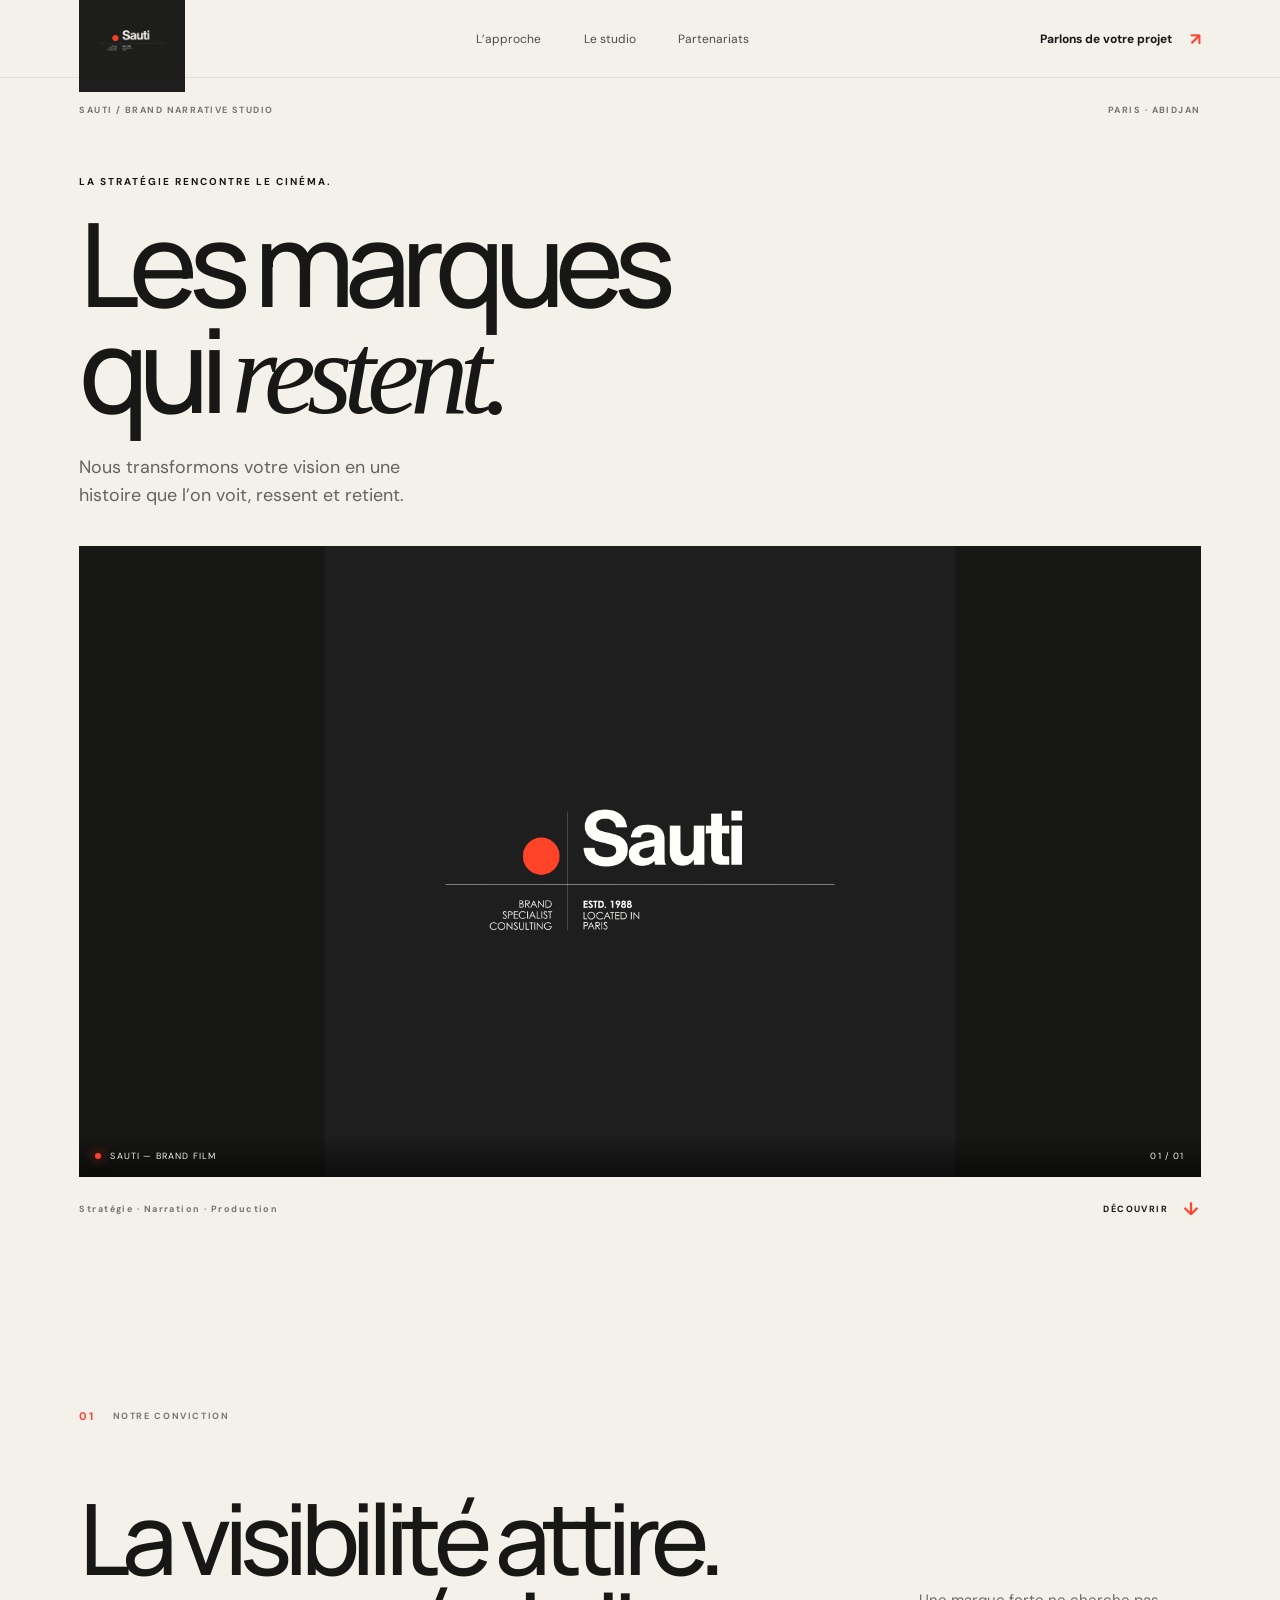
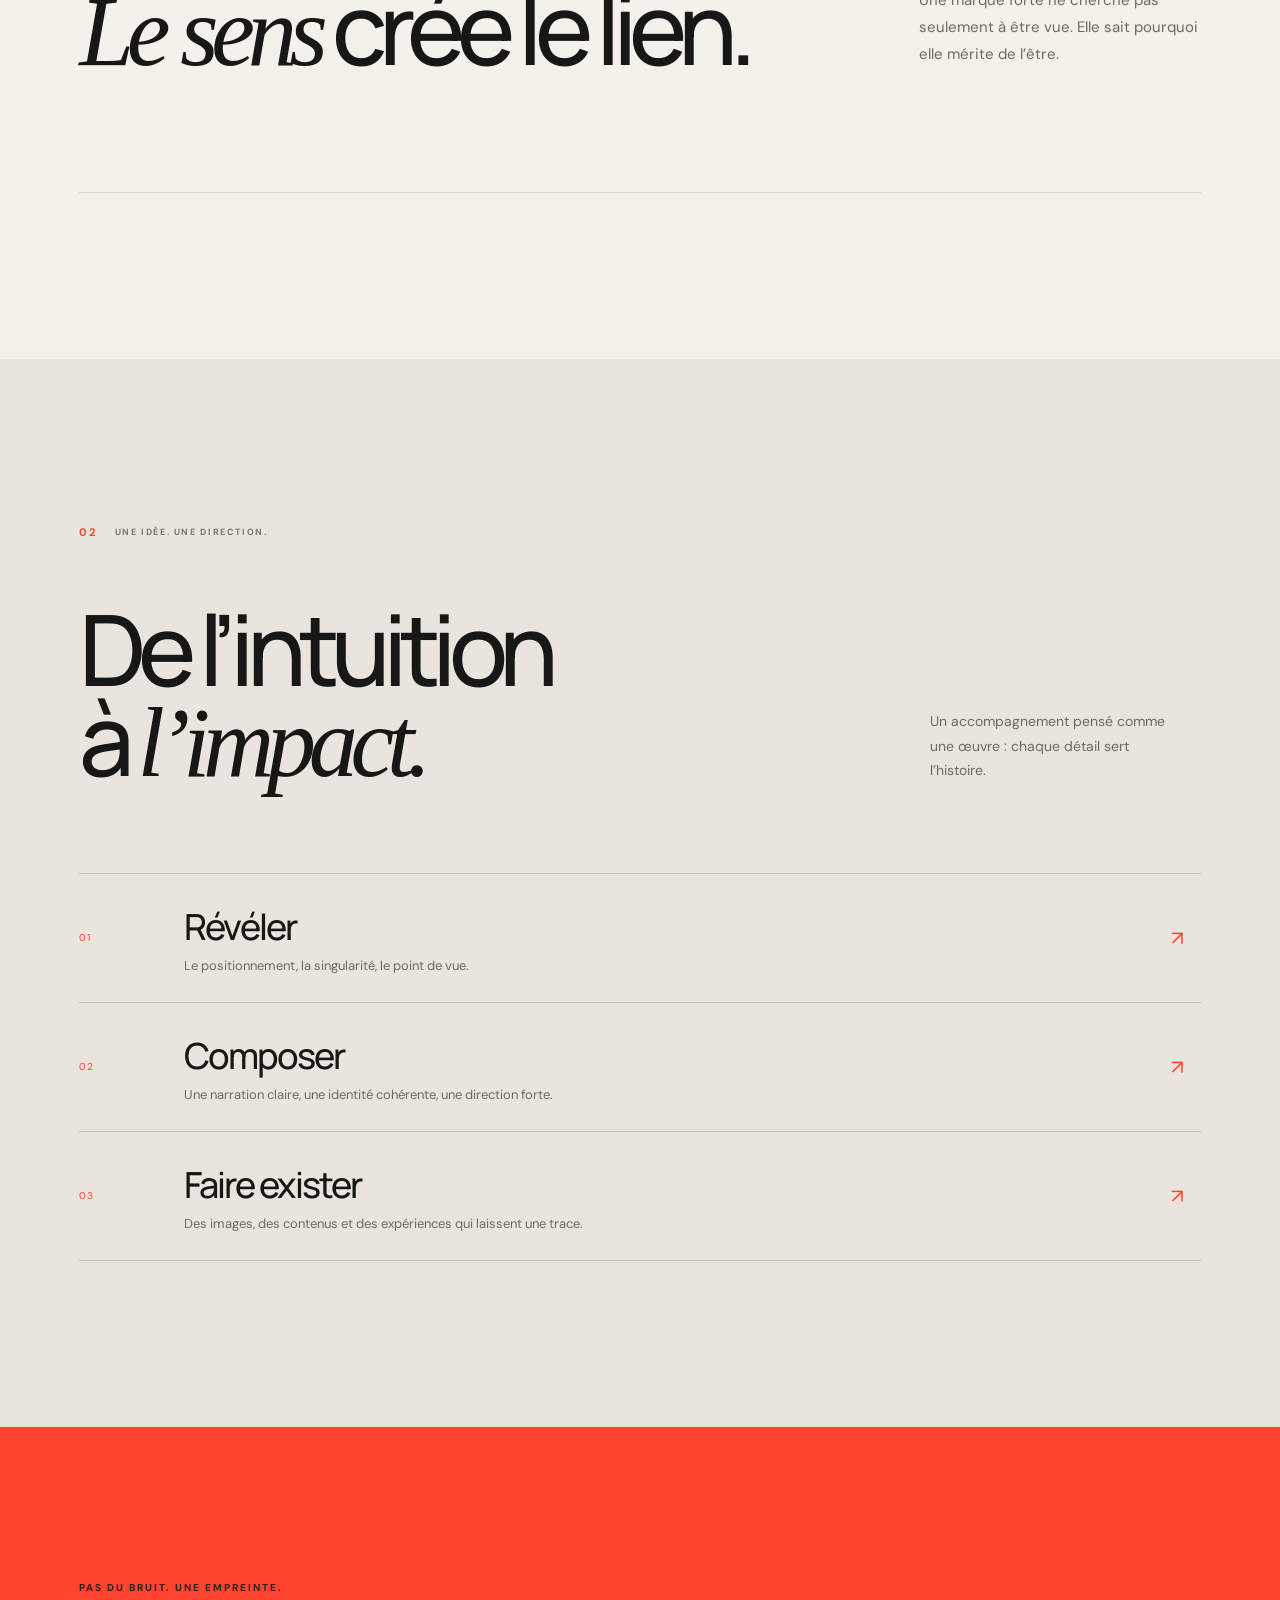
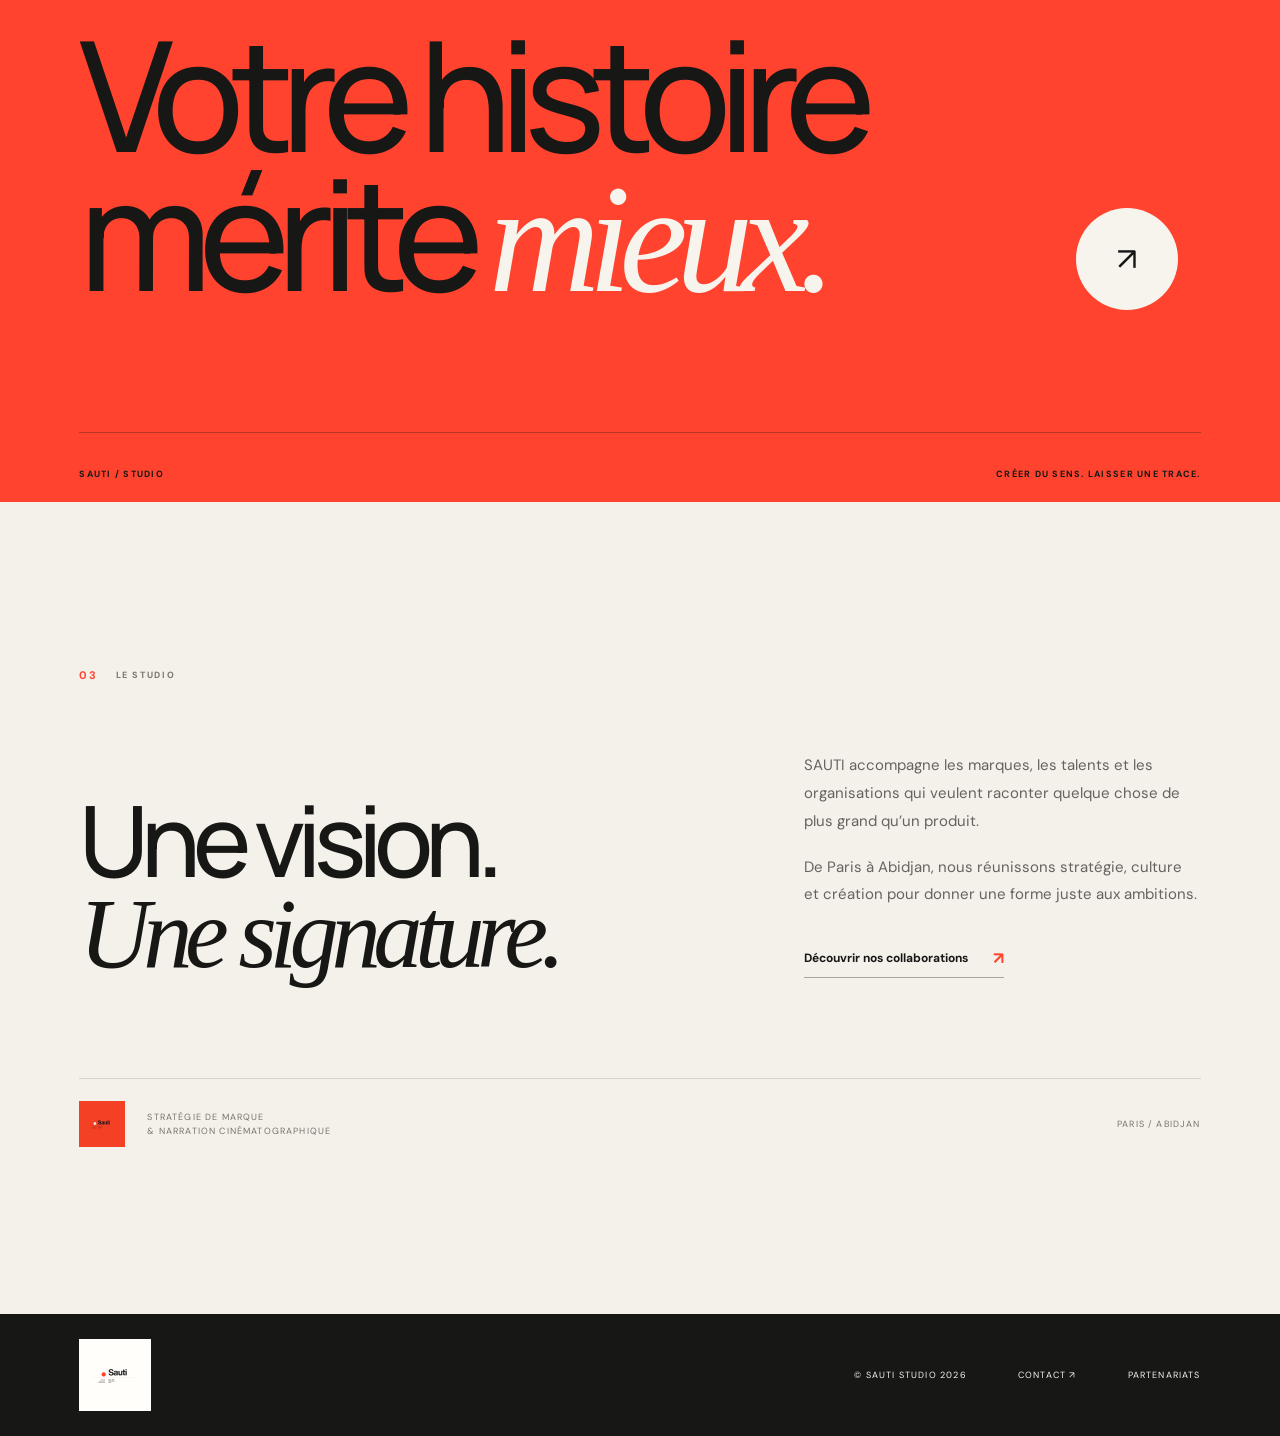
==== index.html @ 0b2291f5 "Add files via upload" ====
<!doctype html>
<html lang="fr">
<head>
  <meta charset="utf-8"><meta name="viewport" content="width=device-width, initial-scale=1, viewport-fit=cover">
  <meta name="theme-color" content="#f4f1eb"><meta name="description" content="SAUTI — stratégie de marque, narration et production cinématographique.">
  <title>SAUTI — Les marques qui restent</title>
  <link rel="preload" as="image" href="logo-dark.png"><link rel="stylesheet" href="style.css">
</head>
<body>
  <div class="progress" aria-hidden="true"><span id="progressBar"></span></div>
  <header class="nav" id="top">
    <a class="logo-link" href="#top" aria-label="SAUTI, accueil"><img src="logo-dark.png" alt="SAUTI"></a>
    <nav class="desktop-nav" aria-label="Navigation principale"><a href="#approche">L’approche</a><a href="#studio">Le studio</a><a href="partenariats.html">Partenariats</a></nav>
    <a class="nav-cta" href="mailto:contact@agencysauti.com?subject=Rendez-vous%20visio%20SAUTI">Parlons de votre projet <span>↗</span></a>
    <button class="menu-toggle" id="menuToggle" aria-expanded="false" aria-label="Ouvrir le menu"><span></span><span></span></button>
  </header>
  <div class="mobile-menu" id="mobileMenu"><a href="#approche">L’approche</a><a href="#studio">Le studio</a><a href="partenariats.html">Partenariats</a><a href="mailto:contact@agencysauti.com?subject=Rendez-vous%20visio%20SAUTI">Parlons de votre projet ↗</a></div>

  <main>
    <section class="hero" aria-labelledby="heroTitle">
      <div class="hero-topline"><span>SAUTI / BRAND NARRATIVE STUDIO</span><span>PARIS · ABIDJAN</span></div>
      <div class="hero-copy"><p class="eyebrow reveal">La stratégie rencontre le cinéma.</p><h1 id="heroTitle" class="reveal">Les marques<br>qui <em>restent.</em></h1><p class="hero-sub reveal">Nous transformons votre vision en une histoire que l’on voit, ressent et retient.</p></div>
      <div class="motion-stage reveal" aria-label="Motion design SAUTI">
        <video class="hero-motion" autoplay muted loop playsinline preload="metadata" poster="logo-dark.png"><source src="motion-sauti.mp4" type="video/mp4"></video>
        <div class="motion-label"><span class="live-dot"></span><span>SAUTI — BRAND FILM</span><span>01 / 01</span></div>
      </div>
      <div class="hero-bottom"><span>Stratégie · Narration · Production</span><a href="#approche" class="scroll-link">DÉCOUVRIR <span>↓</span></a></div>
    </section>

    <section class="statement section-pad" id="approche">
      <div class="section-index reveal"><span>01</span><span>NOTRE CONVICTION</span></div>
      <div class="statement-content"><h2 class="reveal">La visibilité attire.<br><em>Le sens</em> crée le lien.</h2><p class="statement-note reveal">Une marque forte ne cherche pas seulement à être vue. Elle sait pourquoi elle mérite de l’être.</p></div>
      <div class="statement-rule"></div>
    </section>

    <section class="method section-pad">
      <div class="section-index reveal"><span>02</span><span>UNE IDÉE. UNE DIRECTION.</span></div>
      <div class="method-head"><h2 class="reveal">De l’intuition<br>à <em>l’impact.</em></h2><p class="reveal">Un accompagnement pensé comme une œuvre : chaque détail sert l’histoire.</p></div>
      <div class="method-list">
        <article class="method-row reveal"><span class="method-no">01</span><div><h3>Révéler</h3><p>Le positionnement, la singularité, le point de vue.</p></div><span class="row-mark">↗</span></article>
        <article class="method-row reveal"><span class="method-no">02</span><div><h3>Composer</h3><p>Une narration claire, une identité cohérente, une direction forte.</p></div><span class="row-mark">↗</span></article>
        <article class="method-row reveal"><span class="method-no">03</span><div><h3>Faire exister</h3><p>Des images, des contenus et des expériences qui laissent une trace.</p></div><span class="row-mark">↗</span></article>
      </div>
    </section>

    <section class="manifesto">
      <div class="manifesto-inner reveal"><p class="eyebrow">Pas du bruit. Une empreinte.</p><h2>Votre histoire<br>mérite <em>mieux.</em></h2><a class="round-link" href="mailto:contact@agencysauti.com?subject=Rendez-vous%20visio%20SAUTI" aria-label="Prendre rendez-vous en visio">↗</a></div>
      <div class="manifesto-foot"><span>SAUTI / STUDIO</span><span>CRÉER DU SENS. LAISSER UNE TRACE.</span></div>
    </section>

    <section class="studio section-pad" id="studio">
      <div class="section-index reveal"><span>03</span><span>LE STUDIO</span></div>
      <div class="studio-grid"><h2 class="reveal">Une vision.<br><em>Une signature.</em></h2><div class="studio-copy reveal"><p>SAUTI accompagne les marques, les talents et les organisations qui veulent raconter quelque chose de plus grand qu’un produit.</p><p>De Paris à Abidjan, nous réunissons stratégie, culture et création pour donner une forme juste aux ambitions.</p><a class="text-link" href="partenariats.html">Découvrir nos collaborations <span>↗</span></a></div></div>
      <div class="studio-bottom"><img src="logo-orange.png" alt="SAUTI" loading="lazy"><span>STRATÉGIE DE MARQUE<br>& NARRATION CINÉMATOGRAPHIQUE</span><span>PARIS / ABIDJAN</span></div>
    </section>
  </main>
  <footer class="footer"><a href="#top" class="footer-logo"><img src="logo-cream.png" alt="SAUTI"></a><span>© SAUTI STUDIO <span id="year"></span></span><a href="mailto:contact@agencysauti.com">CONTACT ↗</a><a href="partenariats.html">PARTENARIATS</a></footer>
  <script src="script.js"></script>
</body></html>
---- style.css ----
@import url('https://fonts.googleapis.com/css2?family=DM+Sans:wght@400;500;600;700&family=Manrope:wght@400;500;600;700;800&display=swap');
:root{--paper:#f4f1eb;--ink:#171715;--muted:#77756f;--line:#d8d4cc;--orange:#ff432e;--dark:#171715;--cream:#f7f4ed;--gutter:clamp(22px,6.2vw,100px)}*{box-sizing:border-box}html{scroll-behavior:smooth;scroll-padding-top:90px}body{margin:0;background:var(--paper);color:var(--ink);font-family:'DM Sans',sans-serif;-webkit-font-smoothing:antialiased}a{color:inherit;text-decoration:none}button{font:inherit}.progress{position:fixed;z-index:100;left:0;top:0;width:100%;height:2px;pointer-events:none}.progress span{display:block;height:100%;width:0;background:var(--orange)}.nav{height:78px;position:sticky;top:0;z-index:50;display:flex;align-items:center;justify-content:space-between;padding:0 var(--gutter);background:rgba(244,241,235,.88);backdrop-filter:blur(18px);border-bottom:1px solid rgba(23,23,21,.08)}.logo-link{display:flex;align-items:center;width:106px}.logo-link img{display:block;width:100%;height:auto;mix-blend-mode:multiply}.desktop-nav{display:flex;align-items:center;gap:clamp(22px,3.3vw,52px);font-size:12px;color:#4e4c47}.desktop-nav a,.nav-cta,.text-link{transition:opacity .25s}.desktop-nav a:hover,.nav-cta:hover,.text-link:hover{opacity:.55}.nav-cta{font-size:12px;font-weight:700;display:flex;align-items:center;gap:18px}.nav-cta span{color:var(--orange);font-size:17px}.menu-toggle,.mobile-menu{display:none}.hero{min-height:calc(100svh - 78px);padding:26px var(--gutter) 22px;display:flex;flex-direction:column;position:relative}.hero-topline,.hero-bottom{display:flex;align-items:center;justify-content:space-between;font-size:9px;font-weight:700;letter-spacing:.16em;color:#77746d}.hero-copy{position:relative;z-index:2;padding-top:clamp(35px,6.5vh,76px);padding-bottom:clamp(28px,4vh,52px)}.eyebrow{font-size:10px;font-weight:700;letter-spacing:.2em;text-transform:uppercase}.hero-copy .eyebrow{margin:0 0 22px}.hero h1,.statement h2,.method h2,.manifesto h2,.studio h2{font-family:'Manrope',sans-serif;font-weight:500;letter-spacing:-.085em;line-height:.91;margin:0}.hero h1{font-size:clamp(58px,9.1vw,138px);max-width:1050px}.hero h1 em,.statement h2 em,.method h2 em,.manifesto h2 em,.studio h2 em{font-family:Georgia,'Times New Roman',serif;font-weight:400;letter-spacing:-.075em}.hero-sub{font-size:clamp(14px,1.4vw,18px);color:#66635e;line-height:1.6;max-width:380px;margin:26px 0 0}.motion-stage{position:relative;flex:none;width:100%;aspect-ratio:16/9;background:#171715;overflow:hidden;display:flex;align-items:center;justify-content:center}.hero-motion{display:block;width:100%;height:100%;object-fit:contain;background:#171715}.motion-label{position:absolute;bottom:0;left:0;right:0;min-height:42px;padding:0 16px;display:flex;align-items:center;gap:9px;background:linear-gradient(transparent,rgba(0,0,0,.56));color:#f4f1eb;font-size:9px;letter-spacing:.13em}.motion-label span:last-child{margin-left:auto}.live-dot{width:6px;height:6px;background:var(--orange);border-radius:50%;box-shadow:0 0 12px #ff432e}.hero-bottom{padding-top:20px}.scroll-link{display:flex;gap:15px;align-items:center;color:var(--ink)}.scroll-link span{font-size:18px;color:var(--orange)}.section-pad{padding:clamp(90px,13vw,190px) var(--gutter)}.section-index{display:flex;align-items:center;gap:18px;color:#79766f;font-size:9px;letter-spacing:.18em;font-weight:700}.section-index span:first-child{color:var(--orange);font-size:11px}.statement{position:relative}.statement-content{display:grid;grid-template-columns:minmax(0,1.6fr) minmax(220px,.6fr);align-items:end;gap:7vw;margin-top:70px}.statement h2,.method h2,.studio h2{font-size:clamp(47px,7.7vw,112px)}.statement-note{max-width:300px;color:#6d6a64;line-height:1.8;font-size:15px;margin:0 0 8px}.statement-rule{height:1px;background:var(--line);margin-top:clamp(55px,9vw,130px)}.method{background:#e9e5dd}.method-head{display:flex;justify-content:space-between;align-items:end;gap:30px;margin:65px 0 85px}.method-head p{max-width:245px;color:#6d6a64;line-height:1.75;font-size:14px;margin:0 2vw 5px 0}.method-list{border-top:1px solid #c9c4ba}.method-row{display:grid;grid-template-columns:80px 1fr 30px;align-items:center;gap:25px;padding:28px 0;border-bottom:1px solid #c9c4ba}.method-no{font-size:10px;color:var(--orange);letter-spacing:.1em}.method-row h3{font-family:'Manrope';font-size:clamp(22px,3vw,36px);font-weight:500;letter-spacing:-.055em;margin:0 0 6px}.method-row p{font-size:13px;color:#6d6a64;margin:0}.row-mark{font-size:20px;color:var(--orange);transition:transform .3s}.method-row:hover .row-mark{transform:translate(4px,-4px)}.manifesto{background:var(--orange);padding:clamp(85px,12vw,165px) var(--gutter) 22px;min-height:75svh;display:flex;flex-direction:column;justify-content:space-between}.manifesto .eyebrow{color:#2b211d;margin:0 0 30px}.manifesto-inner{position:relative}.manifesto h2{font-size:clamp(64px,12vw,170px);color:#171715}.manifesto h2 em{color:var(--cream)}.round-link{position:absolute;right:2%;bottom:0;width:clamp(60px,8vw,112px);height:clamp(60px,8vw,112px);border-radius:50%;background:var(--cream);color:var(--ink);display:grid;place-items:center;font-size:32px;transition:transform .35s}.round-link:hover{transform:rotate(45deg) scale(1.04)}.manifesto-foot{display:flex;justify-content:space-between;padding-top:35px;margin-top:80px;border-top:1px solid #1b1b1b50;font-size:9px;font-weight:700;letter-spacing:.14em}.studio-grid{display:grid;grid-template-columns:1.1fr .7fr;gap:8vw;align-items:end;margin-top:70px}.studio-copy{max-width:410px}.studio-copy p{font-size:15px;line-height:1.85;color:#66635e;margin:0 0 18px}.text-link{display:inline-flex;gap:25px;align-items:center;margin-top:20px;padding-bottom:8px;border-bottom:1px solid #aaa49b;font-size:12px;font-weight:700}.text-link span{color:var(--orange);font-size:17px}.studio-bottom{display:flex;align-items:center;gap:22px;border-top:1px solid var(--line);margin-top:100px;padding-top:22px;font-size:9px;line-height:1.6;letter-spacing:.13em;color:#77746d}.studio-bottom img{width:46px;height:46px;object-fit:contain;mix-blend-mode:multiply}.studio-bottom span:last-child{margin-left:auto}.footer{background:var(--dark);color:var(--cream);padding:25px var(--gutter);display:flex;align-items:center;gap:clamp(18px,4vw,60px);font-size:9px;letter-spacing:.13em}.footer-logo{width:72px;margin-right:auto}.footer-logo img{width:100%;display:block}.footer a:not(.footer-logo){transition:color .2s}.footer a:hover{color:var(--orange)}.reveal{opacity:0;transform:translateY(22px);transition:opacity .8s ease,transform .8s cubic-bezier(.2,.65,.25,1)}.reveal.visible{opacity:1;transform:translateY(0)}
@media(min-width:1500px){.hero{max-width:1800px;margin:auto;width:100%}.motion-stage{max-height:none}.hero-motion{max-height:none}}
@media(max-width:760px){.nav{height:66px;padding:0 20px}.logo-link{width:88px}.desktop-nav,.nav-cta{display:none}.menu-toggle{display:flex;width:40px;height:40px;border:0;background:transparent;flex-direction:column;justify-content:center;align-items:center;gap:5px}.menu-toggle span{width:19px;height:1.5px;background:var(--ink);transition:transform .25s}.menu-toggle[aria-expanded=true] span:first-child{transform:translateY(3.25px) rotate(45deg)}.menu-toggle[aria-expanded=true] span:last-child{transform:translateY(-3.25px) rotate(-45deg)}.mobile-menu{position:fixed;z-index:45;top:66px;left:0;right:0;background:var(--paper);padding:8px 22px 25px;border-bottom:1px solid var(--line);flex-direction:column}.mobile-menu.open{display:flex}.mobile-menu a{padding:16px 0;border-bottom:1px solid var(--line);font-size:16px}.hero{min-height:calc(100svh - 66px);padding:20px 18px 17px}.hero-topline{font-size:8px;letter-spacing:.1em}.hero-copy{padding-top:clamp(44px,9vh,80px);padding-bottom:26px}.hero-copy .eyebrow{font-size:8px;margin-bottom:18px}.hero h1{font-size:clamp(57px,13vw,92px)}.hero-sub{font-size:14px;max-width:290px;margin-top:19px}.motion-stage{min-height:0;max-height:none;margin:0 -2px;width:calc(100% + 4px);aspect-ratio:16/9}.hero-motion{max-height:none}.motion-label{min-height:35px;padding:0 10px;font-size:8px}.hero-bottom{font-size:8px;letter-spacing:.09em;padding-top:16px}.section-pad{padding:88px 22px}.statement-content{display:block;margin-top:52px}.statement h2,.method h2,.studio h2{font-size:clamp(49px,12vw,82px)}.statement-note{margin-top:30px;font-size:14px}.statement-rule{margin-top:55px}.method-head{display:block;margin:52px 0 48px}.method-head p{margin-top:24px}.method-row{grid-template-columns:32px 1fr 20px;gap:12px;padding:24px 0}.method-row p{max-width:260px;line-height:1.6}.manifesto{min-height:68svh;padding:82px 22px 20px}.manifesto h2{font-size:clamp(57px,13.5vw,98px)}.manifesto .eyebrow{font-size:8px}.round-link{right:0;bottom:-78px;width:58px;height:58px;font-size:24px}.manifesto-foot{font-size:7px;line-height:1.5;gap:20px;margin-top:110px}.studio-grid{display:block;margin-top:52px}.studio-copy{margin-top:34px}.studio-copy p{font-size:14px}.studio-bottom{margin-top:65px;gap:13px;font-size:7px}.studio-bottom img{width:38px;height:38px}.footer{padding:22px;flex-wrap:wrap;gap:18px;font-size:8px}.footer-logo{width:62px}.footer span{order:3;width:100%}}
@media(prefers-reduced-motion:reduce){html{scroll-behavior:auto}.reveal{opacity:1;transform:none;transition:none}*{animation:none!important;transition:none!important}}
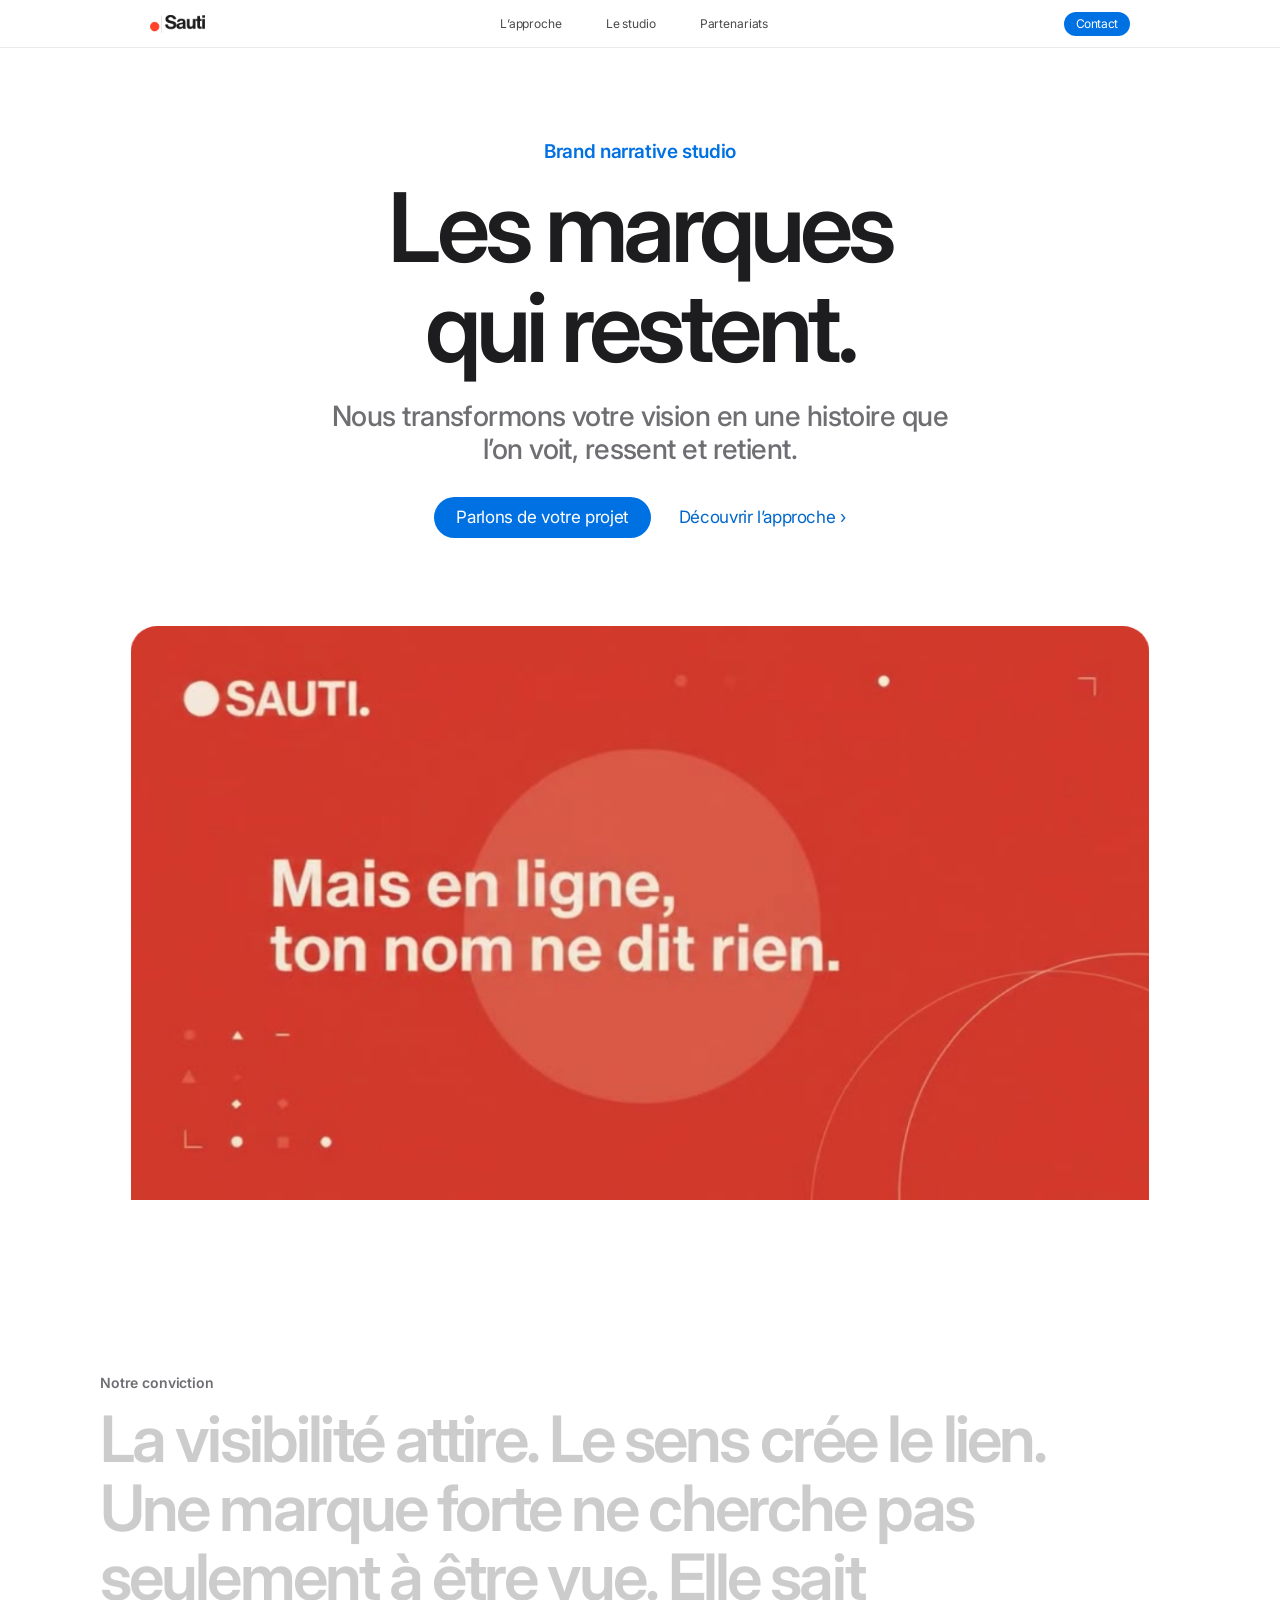
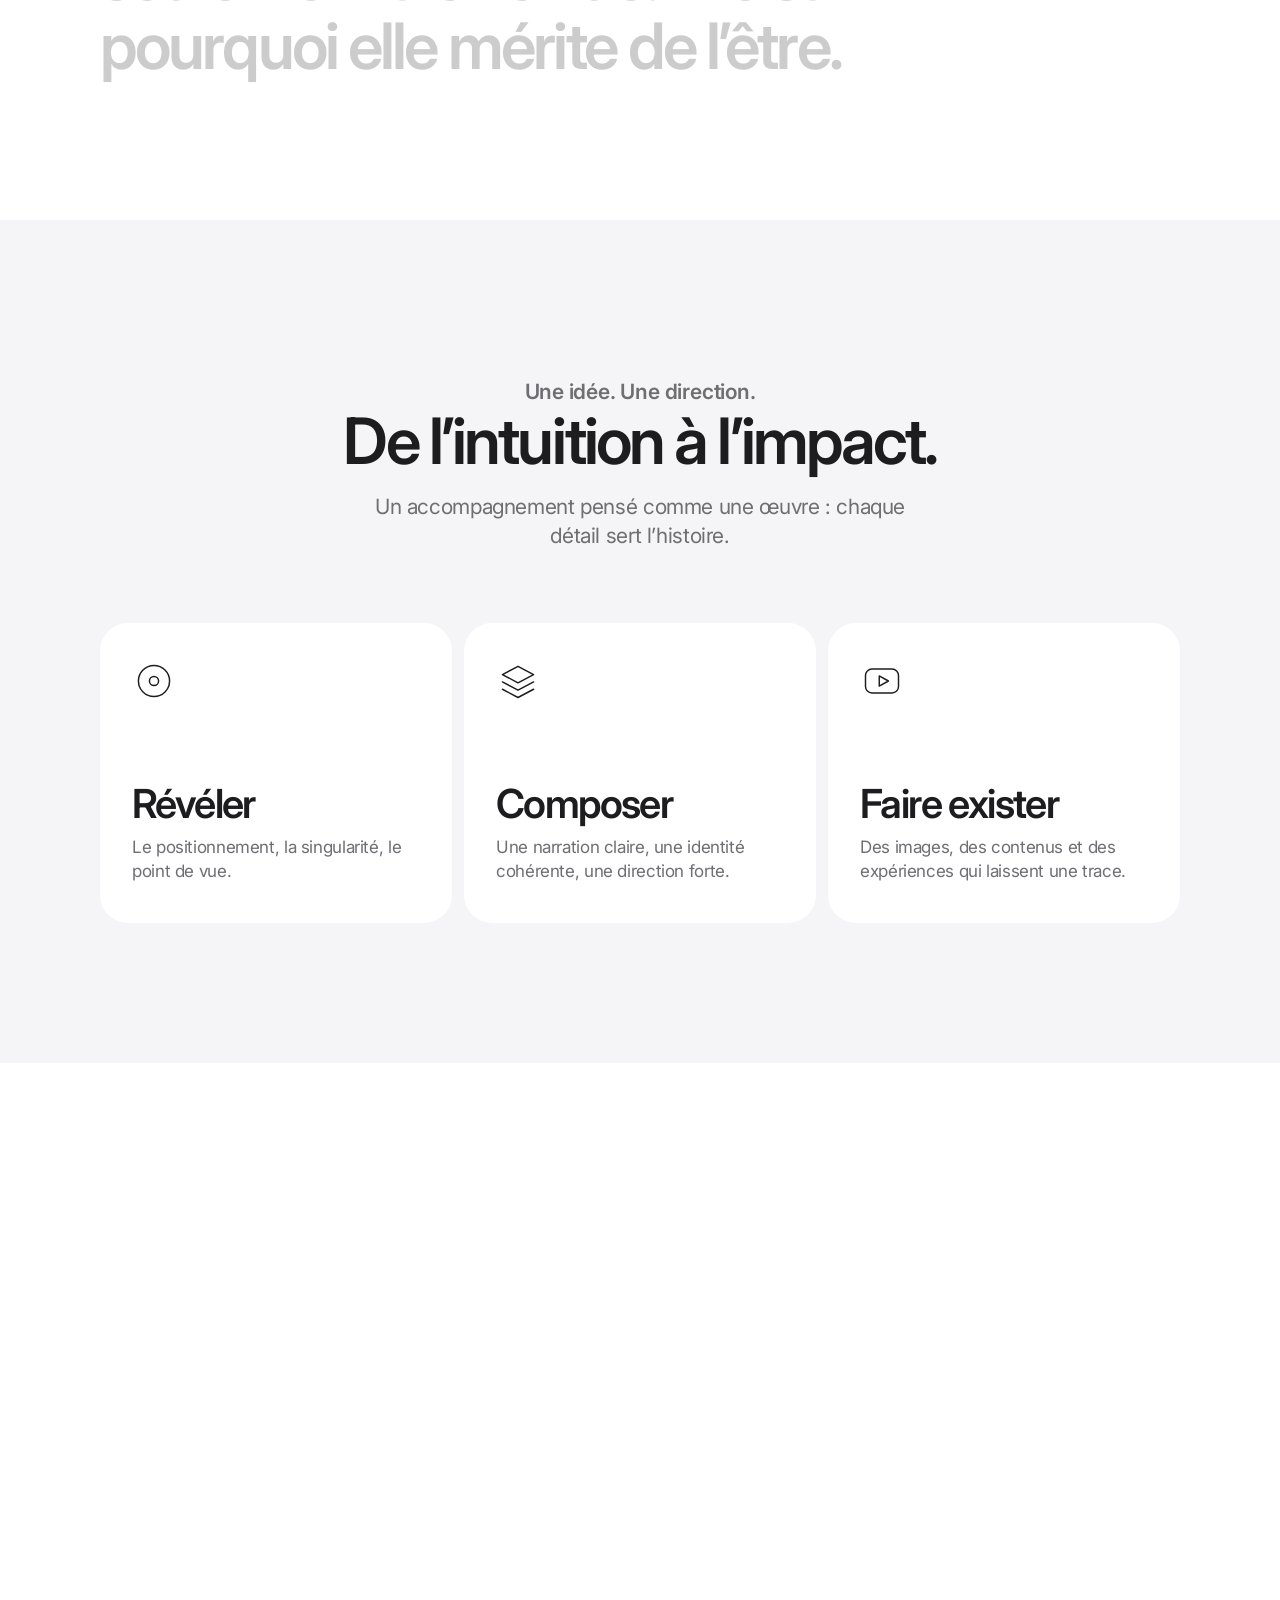
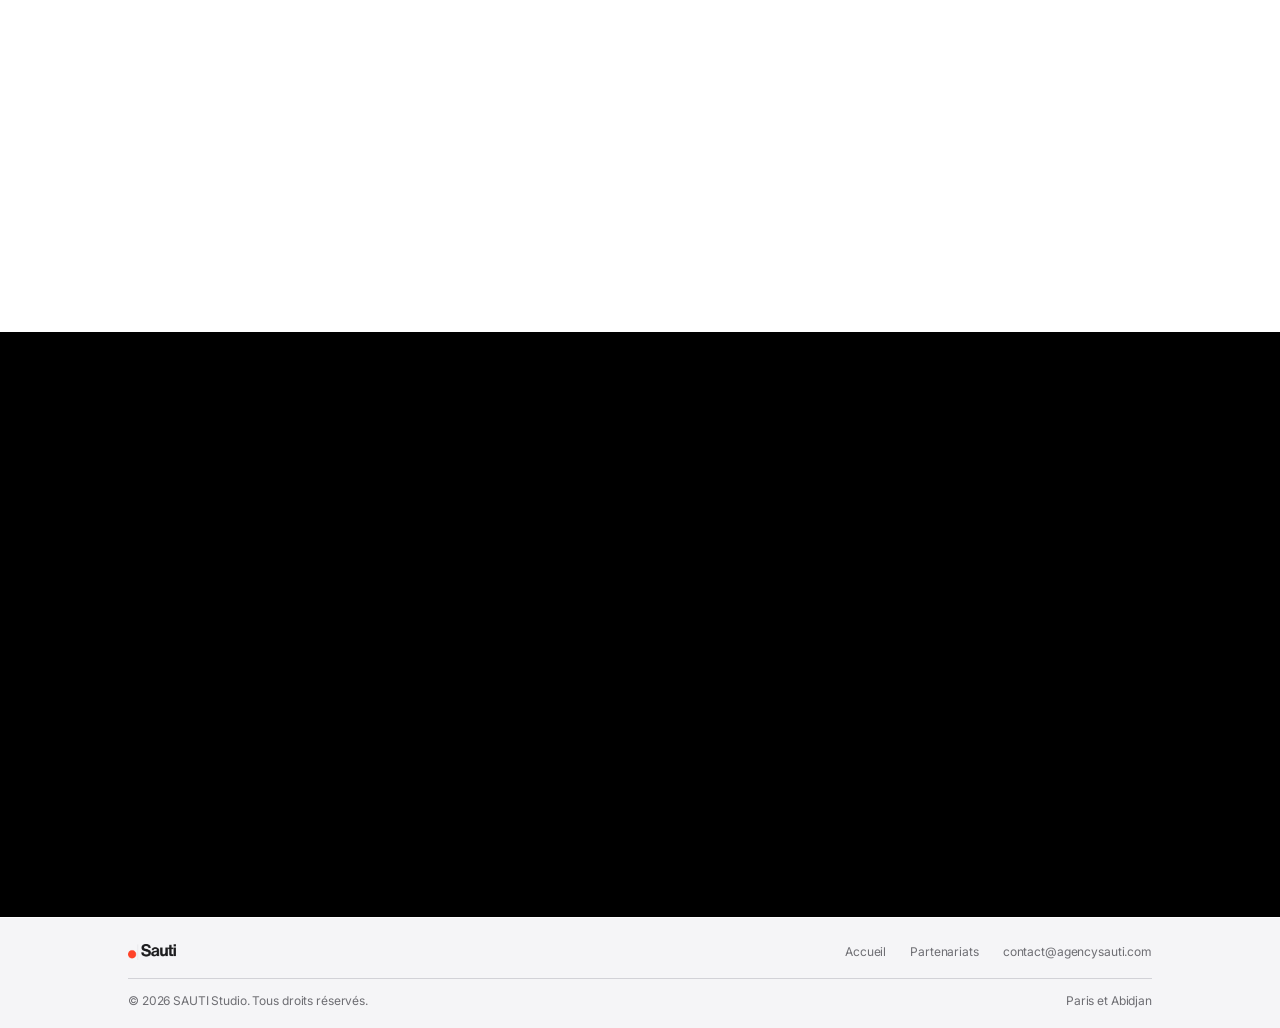
==== commit a6da1301: "Add files via upload" ====
--- a/index.html
+++ b/index.html
@@ -1,59 +1,60 @@
 <!doctype html>
 <html lang="fr">
 <head>
-  <meta charset="utf-8"><meta name="viewport" content="width=device-width, initial-scale=1, viewport-fit=cover">
-  <meta name="theme-color" content="#f4f1eb"><meta name="description" content="SAUTI — stratégie de marque, narration et production cinématographique.">
-  <title>SAUTI — Les marques qui restent</title>
-  <link rel="preload" as="image" href="logo-dark.png"><link rel="stylesheet" href="style.css">
+<meta charset="utf-8">
+<meta name="viewport" content="width=device-width,initial-scale=1,viewport-fit=cover">
+<meta name="theme-color" content="#ffffff">
+<meta name="description" content="SAUTI, studio de stratégie de marque, de narration et de production cinématographique.">
+<title>SAUTI — Les marques qui restent</title>
+<link rel="icon" href="dot.png" type="image/png">
+<link rel="apple-touch-icon" href="apple-touch-icon.png">
+<link rel="preconnect" href="https://fonts.googleapis.com">
+<link rel="preconnect" href="https://fonts.gstatic.com" crossorigin>
+<link rel="stylesheet" href="https://fonts.googleapis.com/css2?family=Inter:wght@400;500;600;700&display=swap">
+<link rel="preload" as="image" href="logo-nav.png">
+<link rel="stylesheet" href="style.css">
 </head>
 <body>
-  <div class="progress" aria-hidden="true"><span id="progressBar"></span></div>
-  <header class="nav" id="top">
-    <a class="logo-link" href="#top" aria-label="SAUTI, accueil"><img src="logo-dark.png" alt="SAUTI"></a>
-    <nav class="desktop-nav" aria-label="Navigation principale"><a href="#approche">L’approche</a><a href="#studio">Le studio</a><a href="partenariats.html">Partenariats</a></nav>
-    <a class="nav-cta" href="mailto:contact@agencysauti.com?subject=Rendez-vous%20visio%20SAUTI">Parlons de votre projet <span>↗</span></a>
-    <button class="menu-toggle" id="menuToggle" aria-expanded="false" aria-label="Ouvrir le menu"><span></span><span></span></button>
-  </header>
-  <div class="mobile-menu" id="mobileMenu"><a href="#approche">L’approche</a><a href="#studio">Le studio</a><a href="partenariats.html">Partenariats</a><a href="mailto:contact@agencysauti.com?subject=Rendez-vous%20visio%20SAUTI">Parlons de votre projet ↗</a></div>
-
-  <main>
-    <section class="hero" aria-labelledby="heroTitle">
-      <div class="hero-topline"><span>SAUTI / BRAND NARRATIVE STUDIO</span><span>PARIS · ABIDJAN</span></div>
-      <div class="hero-copy"><p class="eyebrow reveal">La stratégie rencontre le cinéma.</p><h1 id="heroTitle" class="reveal">Les marques<br>qui <em>restent.</em></h1><p class="hero-sub reveal">Nous transformons votre vision en une histoire que l’on voit, ressent et retient.</p></div>
-      <div class="motion-stage reveal" aria-label="Motion design SAUTI">
-        <video class="hero-motion" autoplay muted loop playsinline preload="metadata" poster="logo-dark.png"><source src="motion-sauti.mp4" type="video/mp4"></video>
-        <div class="motion-label"><span class="live-dot"></span><span>SAUTI — BRAND FILM</span><span>01 / 01</span></div>
-      </div>
-      <div class="hero-bottom"><span>Stratégie · Narration · Production</span><a href="#approche" class="scroll-link">DÉCOUVRIR <span>↓</span></a></div>
-    </section>
-
-    <section class="statement section-pad" id="approche">
-      <div class="section-index reveal"><span>01</span><span>NOTRE CONVICTION</span></div>
-      <div class="statement-content"><h2 class="reveal">La visibilité attire.<br><em>Le sens</em> crée le lien.</h2><p class="statement-note reveal">Une marque forte ne cherche pas seulement à être vue. Elle sait pourquoi elle mérite de l’être.</p></div>
-      <div class="statement-rule"></div>
-    </section>
-
-    <section class="method section-pad">
-      <div class="section-index reveal"><span>02</span><span>UNE IDÉE. UNE DIRECTION.</span></div>
-      <div class="method-head"><h2 class="reveal">De l’intuition<br>à <em>l’impact.</em></h2><p class="reveal">Un accompagnement pensé comme une œuvre : chaque détail sert l’histoire.</p></div>
-      <div class="method-list">
-        <article class="method-row reveal"><span class="method-no">01</span><div><h3>Révéler</h3><p>Le positionnement, la singularité, le point de vue.</p></div><span class="row-mark">↗</span></article>
-        <article class="method-row reveal"><span class="method-no">02</span><div><h3>Composer</h3><p>Une narration claire, une identité cohérente, une direction forte.</p></div><span class="row-mark">↗</span></article>
-        <article class="method-row reveal"><span class="method-no">03</span><div><h3>Faire exister</h3><p>Des images, des contenus et des expériences qui laissent une trace.</p></div><span class="row-mark">↗</span></article>
-      </div>
-    </section>
-
-    <section class="manifesto">
-      <div class="manifesto-inner reveal"><p class="eyebrow">Pas du bruit. Une empreinte.</p><h2>Votre histoire<br>mérite <em>mieux.</em></h2><a class="round-link" href="mailto:contact@agencysauti.com?subject=Rendez-vous%20visio%20SAUTI" aria-label="Prendre rendez-vous en visio">↗</a></div>
-      <div class="manifesto-foot"><span>SAUTI / STUDIO</span><span>CRÉER DU SENS. LAISSER UNE TRACE.</span></div>
-    </section>
-
-    <section class="studio section-pad" id="studio">
-      <div class="section-index reveal"><span>03</span><span>LE STUDIO</span></div>
-      <div class="studio-grid"><h2 class="reveal">Une vision.<br><em>Une signature.</em></h2><div class="studio-copy reveal"><p>SAUTI accompagne les marques, les talents et les organisations qui veulent raconter quelque chose de plus grand qu’un produit.</p><p>De Paris à Abidjan, nous réunissons stratégie, culture et création pour donner une forme juste aux ambitions.</p><a class="text-link" href="partenariats.html">Découvrir nos collaborations <span>↗</span></a></div></div>
-      <div class="studio-bottom"><img src="logo-orange.png" alt="SAUTI" loading="lazy"><span>STRATÉGIE DE MARQUE<br>& NARRATION CINÉMATOGRAPHIQUE</span><span>PARIS / ABIDJAN</span></div>
-    </section>
-  </main>
-  <footer class="footer"><a href="#top" class="footer-logo"><img src="logo-cream.png" alt="SAUTI"></a><span>© SAUTI STUDIO <span id="year"></span></span><a href="mailto:contact@agencysauti.com">CONTACT ↗</a><a href="partenariats.html">PARTENARIATS</a></footer>
-  <script src="script.js"></script>
-</body></html>
+<header class="nav"><div class="nav-in">
+<a class="brand" href="#top" aria-label="SAUTI, accueil"><img src="logo-nav.png" width="55" height="18" alt="SAUTI"></a>
+<nav class="links" aria-label="Navigation principale"><a href="#approche">L’approche</a><a href="#studio">Le studio</a><a href="partenariats.html">Partenariats</a></nav>
+<a class="pill sm" href="mailto:contact@agencysauti.com?subject=Rendez-vous%20visio%20SAUTI">Contact</a>
+<button class="burger" id="menuToggle" aria-expanded="false" aria-label="Menu"><i></i><i></i></button>
+</div></header>
+<div class="menu"><a href="#approche">L’approche</a><a href="#studio">Le studio</a><a href="partenariats.html">Partenariats</a><a href="mailto:contact@agencysauti.com?subject=Rendez-vous%20visio%20SAUTI">Contact</a></div>
+<main>
+<section class="hero" id="top">
+<p class="kicker">Brand narrative studio</p>
+<h1>Les marques<br>qui restent.</h1>
+<p class="lead">Nous transformons votre vision en une histoire que l’on voit, ressent et retient.</p>
+<div class="actions"><a class="pill" href="mailto:contact@agencysauti.com?subject=Rendez-vous%20visio%20SAUTI">Parlons de votre projet</a><a class="more" href="#approche">Découvrir l’approche</a></div>
+<div class="stage"><video autoplay muted loop playsinline preload="auto" poster="poster.jpg" aria-label="Film de marque SAUTI"><source src="motion-sauti.mp4" type="video/mp4"></video></div>
+</section>
+<section class="block" id="approche"><div class="wrap">
+<p class="eyebrow">Notre conviction</p>
+<p class="scrub">La visibilité attire. Le sens crée le lien. Une marque forte ne cherche pas seulement à être vue. Elle sait pourquoi elle mérite de l’être.</p>
+</div></section>
+<section class="block grey lazy"><div class="wrap">
+<div class="head center"><p class="eyebrow">Une idée. Une direction.</p><h2>De l’intuition à l’impact.</h2><p>Un accompagnement pensé comme une œuvre : chaque détail sert l’histoire.</p></div>
+<div class="tiles">
+<article class="tile rv"><svg viewBox="0 0 48 48" aria-hidden="true"><circle cx="24" cy="24" r="17"/><circle cx="24" cy="24" r="5"/></svg><div><h3>Révéler</h3><p>Le positionnement, la singularité, le point de vue.</p></div></article>
+<article class="tile rv"><svg viewBox="0 0 48 48" aria-hidden="true"><path d="M7 17l17-9 17 9-17 9zM7 25l17 9 17-9M7 33l17 9 17-9"/></svg><div><h3>Composer</h3><p>Une narration claire, une identité cohérente, une direction forte.</p></div></article>
+<article class="tile rv"><svg viewBox="0 0 48 48" aria-hidden="true"><rect x="6" y="11" width="36" height="26" rx="7"/><path d="M21 18.5l10 5.5-10 5.5z"/></svg><div><h3>Faire exister</h3><p>Des images, des contenus et des expériences qui laissent une trace.</p></div></article>
+</div></div></section>
+<section class="block lazy edge" id="studio"><div class="duo">
+<article class="card rv"><p class="eyebrow">Le studio</p><h3>Une vision. Une signature.</h3><p>De Paris à Abidjan, nous réunissons stratégie, culture et création pour donner une forme juste aux ambitions.</p><a class="more" href="mailto:contact@agencysauti.com?subject=Rendez-vous%20visio%20SAUTI">Parlons-en</a><div class="art"><img src="logo.png" width="420" height="130" alt="SAUTI" loading="lazy"></div></article>
+<article class="card rv"><p class="eyebrow">Partenariats</p><h3>Les bonnes histoires se construisent ensemble.</h3><p>Ascenda et Sport Vision Agency partagent notre ambition : faire exister les idées avec justesse.</p><a class="more" href="partenariats.html">Découvrir nos collaborations</a><div class="art"><div class="mono">A<b>.</b></div><div class="mono">SV<b>.</b></div></div></article>
+</div></section>
+<section class="block dark lazy"><div class="wrap">
+<p class="eyebrow">Pas du bruit. Une empreinte.</p>
+<h2>Votre histoire<br>mérite mieux.</h2>
+<div class="actions"><a class="pill" href="mailto:contact@agencysauti.com?subject=Rendez-vous%20visio%20SAUTI">Prendre rendez-vous en visio</a><a class="more" href="partenariats.html">Voir les collaborations</a></div>
+</div></section>
+</main>
+<footer class="foot"><div class="foot-in">
+<div class="foot-top"><a href="index.html" aria-label="SAUTI, accueil"><img src="logo-nav.png" width="48" height="16" alt="SAUTI"></a><div class="foot-links"><a href="index.html">Accueil</a><a href="partenariats.html">Partenariats</a><a href="mailto:contact@agencysauti.com">contact@agencysauti.com</a></div></div>
+<div class="foot-bot"><span>© <span id="year"></span> SAUTI Studio. Tous droits réservés.</span><span>Paris et Abidjan</span></div>
+</div></footer>
+<script src="script.js"></script>
+</body>
+</html>
--- a/style.css
+++ b/style.css
@@ -1,5 +1,94 @@
-@import url('https://fonts.googleapis.com/css2?family=DM+Sans:wght@400;500;600;700&family=Manrope:wght@400;500;600;700;800&display=swap');
-:root{--paper:#f4f1eb;--ink:#171715;--muted:#77756f;--line:#d8d4cc;--orange:#ff432e;--dark:#171715;--cream:#f7f4ed;--gutter:clamp(22px,6.2vw,100px)}*{box-sizing:border-box}html{scroll-behavior:smooth;scroll-padding-top:90px}body{margin:0;background:var(--paper);color:var(--ink);font-family:'DM Sans',sans-serif;-webkit-font-smoothing:antialiased}a{color:inherit;text-decoration:none}button{font:inherit}.progress{position:fixed;z-index:100;left:0;top:0;width:100%;height:2px;pointer-events:none}.progress span{display:block;height:100%;width:0;background:var(--orange)}.nav{height:78px;position:sticky;top:0;z-index:50;display:flex;align-items:center;justify-content:space-between;padding:0 var(--gutter);background:rgba(244,241,235,.88);backdrop-filter:blur(18px);border-bottom:1px solid rgba(23,23,21,.08)}.logo-link{display:flex;align-items:center;width:106px}.logo-link img{display:block;width:100%;height:auto;mix-blend-mode:multiply}.desktop-nav{display:flex;align-items:center;gap:clamp(22px,3.3vw,52px);font-size:12px;color:#4e4c47}.desktop-nav a,.nav-cta,.text-link{transition:opacity .25s}.desktop-nav a:hover,.nav-cta:hover,.text-link:hover{opacity:.55}.nav-cta{font-size:12px;font-weight:700;display:flex;align-items:center;gap:18px}.nav-cta span{color:var(--orange);font-size:17px}.menu-toggle,.mobile-menu{display:none}.hero{min-height:calc(100svh - 78px);padding:26px var(--gutter) 22px;display:flex;flex-direction:column;position:relative}.hero-topline,.hero-bottom{display:flex;align-items:center;justify-content:space-between;font-size:9px;font-weight:700;letter-spacing:.16em;color:#77746d}.hero-copy{position:relative;z-index:2;padding-top:clamp(35px,6.5vh,76px);padding-bottom:clamp(28px,4vh,52px)}.eyebrow{font-size:10px;font-weight:700;letter-spacing:.2em;text-transform:uppercase}.hero-copy .eyebrow{margin:0 0 22px}.hero h1,.statement h2,.method h2,.manifesto h2,.studio h2{font-family:'Manrope',sans-serif;font-weight:500;letter-spacing:-.085em;line-height:.91;margin:0}.hero h1{font-size:clamp(58px,9.1vw,138px);max-width:1050px}.hero h1 em,.statement h2 em,.method h2 em,.manifesto h2 em,.studio h2 em{font-family:Georgia,'Times New Roman',serif;font-weight:400;letter-spacing:-.075em}.hero-sub{font-size:clamp(14px,1.4vw,18px);color:#66635e;line-height:1.6;max-width:380px;margin:26px 0 0}.motion-stage{position:relative;flex:none;width:100%;aspect-ratio:16/9;background:#171715;overflow:hidden;display:flex;align-items:center;justify-content:center}.hero-motion{display:block;width:100%;height:100%;object-fit:contain;background:#171715}.motion-label{position:absolute;bottom:0;left:0;right:0;min-height:42px;padding:0 16px;display:flex;align-items:center;gap:9px;background:linear-gradient(transparent,rgba(0,0,0,.56));color:#f4f1eb;font-size:9px;letter-spacing:.13em}.motion-label span:last-child{margin-left:auto}.live-dot{width:6px;height:6px;background:var(--orange);border-radius:50%;box-shadow:0 0 12px #ff432e}.hero-bottom{padding-top:20px}.scroll-link{display:flex;gap:15px;align-items:center;color:var(--ink)}.scroll-link span{font-size:18px;color:var(--orange)}.section-pad{padding:clamp(90px,13vw,190px) var(--gutter)}.section-index{display:flex;align-items:center;gap:18px;color:#79766f;font-size:9px;letter-spacing:.18em;font-weight:700}.section-index span:first-child{color:var(--orange);font-size:11px}.statement{position:relative}.statement-content{display:grid;grid-template-columns:minmax(0,1.6fr) minmax(220px,.6fr);align-items:end;gap:7vw;margin-top:70px}.statement h2,.method h2,.studio h2{font-size:clamp(47px,7.7vw,112px)}.statement-note{max-width:300px;color:#6d6a64;line-height:1.8;font-size:15px;margin:0 0 8px}.statement-rule{height:1px;background:var(--line);margin-top:clamp(55px,9vw,130px)}.method{background:#e9e5dd}.method-head{display:flex;justify-content:space-between;align-items:end;gap:30px;margin:65px 0 85px}.method-head p{max-width:245px;color:#6d6a64;line-height:1.75;font-size:14px;margin:0 2vw 5px 0}.method-list{border-top:1px solid #c9c4ba}.method-row{display:grid;grid-template-columns:80px 1fr 30px;align-items:center;gap:25px;padding:28px 0;border-bottom:1px solid #c9c4ba}.method-no{font-size:10px;color:var(--orange);letter-spacing:.1em}.method-row h3{font-family:'Manrope';font-size:clamp(22px,3vw,36px);font-weight:500;letter-spacing:-.055em;margin:0 0 6px}.method-row p{font-size:13px;color:#6d6a64;margin:0}.row-mark{font-size:20px;color:var(--orange);transition:transform .3s}.method-row:hover .row-mark{transform:translate(4px,-4px)}.manifesto{background:var(--orange);padding:clamp(85px,12vw,165px) var(--gutter) 22px;min-height:75svh;display:flex;flex-direction:column;justify-content:space-between}.manifesto .eyebrow{color:#2b211d;margin:0 0 30px}.manifesto-inner{position:relative}.manifesto h2{font-size:clamp(64px,12vw,170px);color:#171715}.manifesto h2 em{color:var(--cream)}.round-link{position:absolute;right:2%;bottom:0;width:clamp(60px,8vw,112px);height:clamp(60px,8vw,112px);border-radius:50%;background:var(--cream);color:var(--ink);display:grid;place-items:center;font-size:32px;transition:transform .35s}.round-link:hover{transform:rotate(45deg) scale(1.04)}.manifesto-foot{display:flex;justify-content:space-between;padding-top:35px;margin-top:80px;border-top:1px solid #1b1b1b50;font-size:9px;font-weight:700;letter-spacing:.14em}.studio-grid{display:grid;grid-template-columns:1.1fr .7fr;gap:8vw;align-items:end;margin-top:70px}.studio-copy{max-width:410px}.studio-copy p{font-size:15px;line-height:1.85;color:#66635e;margin:0 0 18px}.text-link{display:inline-flex;gap:25px;align-items:center;margin-top:20px;padding-bottom:8px;border-bottom:1px solid #aaa49b;font-size:12px;font-weight:700}.text-link span{color:var(--orange);font-size:17px}.studio-bottom{display:flex;align-items:center;gap:22px;border-top:1px solid var(--line);margin-top:100px;padding-top:22px;font-size:9px;line-height:1.6;letter-spacing:.13em;color:#77746d}.studio-bottom img{width:46px;height:46px;object-fit:contain;mix-blend-mode:multiply}.studio-bottom span:last-child{margin-left:auto}.footer{background:var(--dark);color:var(--cream);padding:25px var(--gutter);display:flex;align-items:center;gap:clamp(18px,4vw,60px);font-size:9px;letter-spacing:.13em}.footer-logo{width:72px;margin-right:auto}.footer-logo img{width:100%;display:block}.footer a:not(.footer-logo){transition:color .2s}.footer a:hover{color:var(--orange)}.reveal{opacity:0;transform:translateY(22px);transition:opacity .8s ease,transform .8s cubic-bezier(.2,.65,.25,1)}.reveal.visible{opacity:1;transform:translateY(0)}
-@media(min-width:1500px){.hero{max-width:1800px;margin:auto;width:100%}.motion-stage{max-height:none}.hero-motion{max-height:none}}
-@media(max-width:760px){.nav{height:66px;padding:0 20px}.logo-link{width:88px}.desktop-nav,.nav-cta{display:none}.menu-toggle{display:flex;width:40px;height:40px;border:0;background:transparent;flex-direction:column;justify-content:center;align-items:center;gap:5px}.menu-toggle span{width:19px;height:1.5px;background:var(--ink);transition:transform .25s}.menu-toggle[aria-expanded=true] span:first-child{transform:translateY(3.25px) rotate(45deg)}.menu-toggle[aria-expanded=true] span:last-child{transform:translateY(-3.25px) rotate(-45deg)}.mobile-menu{position:fixed;z-index:45;top:66px;left:0;right:0;background:var(--paper);padding:8px 22px 25px;border-bottom:1px solid var(--line);flex-direction:column}.mobile-menu.open{display:flex}.mobile-menu a{padding:16px 0;border-bottom:1px solid var(--line);font-size:16px}.hero{min-height:calc(100svh - 66px);padding:20px 18px 17px}.hero-topline{font-size:8px;letter-spacing:.1em}.hero-copy{padding-top:clamp(44px,9vh,80px);padding-bottom:26px}.hero-copy .eyebrow{font-size:8px;margin-bottom:18px}.hero h1{font-size:clamp(57px,13vw,92px)}.hero-sub{font-size:14px;max-width:290px;margin-top:19px}.motion-stage{min-height:0;max-height:none;margin:0 -2px;width:calc(100% + 4px);aspect-ratio:16/9}.hero-motion{max-height:none}.motion-label{min-height:35px;padding:0 10px;font-size:8px}.hero-bottom{font-size:8px;letter-spacing:.09em;padding-top:16px}.section-pad{padding:88px 22px}.statement-content{display:block;margin-top:52px}.statement h2,.method h2,.studio h2{font-size:clamp(49px,12vw,82px)}.statement-note{margin-top:30px;font-size:14px}.statement-rule{margin-top:55px}.method-head{display:block;margin:52px 0 48px}.method-head p{margin-top:24px}.method-row{grid-template-columns:32px 1fr 20px;gap:12px;padding:24px 0}.method-row p{max-width:260px;line-height:1.6}.manifesto{min-height:68svh;padding:82px 22px 20px}.manifesto h2{font-size:clamp(57px,13.5vw,98px)}.manifesto .eyebrow{font-size:8px}.round-link{right:0;bottom:-78px;width:58px;height:58px;font-size:24px}.manifesto-foot{font-size:7px;line-height:1.5;gap:20px;margin-top:110px}.studio-grid{display:block;margin-top:52px}.studio-copy{margin-top:34px}.studio-copy p{font-size:14px}.studio-bottom{margin-top:65px;gap:13px;font-size:7px}.studio-bottom img{width:38px;height:38px}.footer{padding:22px;flex-wrap:wrap;gap:18px;font-size:8px}.footer-logo{width:62px}.footer span{order:3;width:100%}}
-@media(prefers-reduced-motion:reduce){html{scroll-behavior:auto}.reveal{opacity:1;transform:none;transition:none}*{animation:none!important;transition:none!important}}
+:root{--bg:#fff;--grey:#f5f5f7;--ink:#1d1d1f;--sub:#6e6e73;--line:#d2d2d7;--blue:#0071e3;--blue-h:#0077ed;--link:#0066cc;--dot:#ff432e;--r:28px;--w:1080px;--pad:max(22px,env(safe-area-inset-left))}
+*{box-sizing:border-box}
+html{scroll-behavior:smooth;scroll-padding-top:64px;-webkit-text-size-adjust:100%}
+body{margin:0;background:var(--bg);color:var(--ink);font-family:-apple-system,BlinkMacSystemFont,"SF Pro Display","SF Pro Text","Inter","Helvetica Neue",Arial,sans-serif;font-size:17px;line-height:1.47;letter-spacing:-.022em;-webkit-font-smoothing:antialiased;text-rendering:optimizeLegibility;overflow-x:hidden}
+body.menu-open{overflow:hidden}
+a{color:inherit;text-decoration:none}
+img,video{display:block;max-width:100%}
+:focus-visible{outline:2px solid var(--blue);outline-offset:3px;border-radius:6px}
+.nav{position:fixed;inset:0 0 auto;z-index:50;height:48px;background:rgba(255,255,255,.72);-webkit-backdrop-filter:saturate(180%) blur(20px);backdrop-filter:saturate(180%) blur(20px);border-bottom:1px solid rgba(0,0,0,.08)}
+.nav-in{max-width:1024px;height:100%;margin:auto;padding:0 var(--pad);display:flex;align-items:center;justify-content:space-between;gap:24px}
+.brand img{height:18px;width:auto}
+.links{display:flex;gap:clamp(20px,4vw,44px);font-size:12px;letter-spacing:-.01em;color:rgba(29,29,31,.8)}
+.links a{transition:color .2s}
+.links a:hover,.links a[aria-current]{color:#000}
+.pill{display:inline-flex;align-items:center;justify-content:center;background:var(--blue);color:#fff;font-size:17px;line-height:1;padding:12px 22px;border-radius:980px;transition:background .25s,transform .25s}
+.pill:hover{background:var(--blue-h)}
+.pill:active{transform:scale(.97)}
+.pill.sm{font-size:12px;padding:6px 12px}
+.more{color:var(--link);font-size:17px;white-space:nowrap}
+.more::after{content:" ›";transition:margin .25s}
+.more:hover{text-decoration:underline}
+.more:hover::after{margin-left:3px}
+.dark .more{color:#2997ff}
+.burger{display:none;width:44px;height:44px;margin-right:-12px;border:0;background:none;position:relative;cursor:pointer}
+.burger i{position:absolute;left:13px;right:13px;height:1.5px;background:var(--ink);transition:transform .35s cubic-bezier(.4,0,.2,1),top .35s}
+.burger i:first-child{top:19px}
+.burger i:last-child{top:25px}
+.burger[aria-expanded=true] i:first-child{top:22px;transform:rotate(45deg)}
+.burger[aria-expanded=true] i:last-child{top:22px;transform:rotate(-45deg)}
+.menu{position:fixed;inset:48px 0 0;z-index:49;background:rgba(255,255,255,.94);-webkit-backdrop-filter:blur(24px);backdrop-filter:blur(24px);padding:28px var(--pad);display:flex;flex-direction:column;opacity:0;visibility:hidden;transition:opacity .35s,visibility .35s}
+.menu a{font-size:28px;font-weight:600;letter-spacing:-.03em;padding:12px 0;opacity:0;transform:translateY(-8px);transition:opacity .4s,transform .4s}
+.menu-open .menu{opacity:1;visibility:visible}
+.menu-open .menu a{opacity:1;transform:none}
+.menu-open .menu a:nth-child(2){transition-delay:.05s}
+.menu-open .menu a:nth-child(3){transition-delay:.1s}
+.menu-open .menu a:nth-child(4){transition-delay:.15s}
+.hero{padding:calc(48px + clamp(56px,10vh,110px)) var(--pad) 0;text-align:center;overflow:hidden}
+.kicker{margin:0 0 12px;font-size:19px;font-weight:600;letter-spacing:-.02em;color:var(--blue)}
+h1,h2,h3{font-weight:600;margin:0}
+h1{font-size:clamp(44px,8.4vw,96px);line-height:1.04;letter-spacing:-.05em}
+.lead{max-width:640px;margin:22px auto 0;font-size:clamp(19px,2.2vw,28px);line-height:1.2;letter-spacing:-.02em;font-weight:500;color:var(--sub)}
+.actions{display:flex;flex-wrap:wrap;gap:14px 28px;align-items:center;justify-content:center;margin-top:30px}
+.stage{--p:1;width:min(var(--w),100%);margin:clamp(48px,8vw,88px) auto 0;aspect-ratio:16/9;border-radius:var(--r) var(--r) 0 0;overflow:hidden;background:#000;transform:scale(calc(.9 + .1*var(--p)));transform-origin:50% 0;will-change:transform}
+.stage video{width:100%;height:100%;object-fit:cover}
+.block{padding:clamp(80px,12vw,140px) var(--pad)}
+.wrap{max-width:var(--w);margin:auto}
+.center{text-align:center}
+.grey{background:var(--grey)}
+.eyebrow{font-size:14px;font-weight:600;letter-spacing:-.01em;color:var(--sub);margin:0 0 10px}
+.dark .eyebrow{color:#86868b}
+.scrub{font-size:clamp(30px,5.2vw,64px);line-height:1.08;letter-spacing:-.045em;font-weight:600;max-width:960px;margin:0}
+.scrub span{transition:opacity .15s linear}
+h2{font-size:clamp(34px,5.6vw,64px);line-height:1.07;letter-spacing:-.045em}
+.head p{max-width:560px;margin:18px auto 0;font-size:clamp(17px,1.9vw,21px);line-height:1.38;color:var(--sub)}
+.tiles{display:grid;grid-template-columns:repeat(3,1fr);gap:12px;margin-top:clamp(44px,6vw,72px)}
+.tile{background:#fff;border-radius:var(--r);padding:36px 32px 40px;min-height:300px;display:flex;flex-direction:column;justify-content:space-between;text-align:left}
+.tile svg{width:44px;height:44px;fill:none;stroke:var(--ink);stroke-width:1.6;stroke-linecap:round;stroke-linejoin:round}
+.tile h3{font-size:clamp(28px,3.2vw,40px);letter-spacing:-.04em;line-height:1.1;margin-top:60px}
+.tile p{margin:10px 0 0;font-size:17px;line-height:1.38;color:var(--sub)}
+.duo{display:grid;grid-template-columns:1fr 1fr;gap:12px;max-width:1240px;margin:auto}
+.card{background:var(--grey);border-radius:var(--r);padding:clamp(40px,5vw,64px) clamp(24px,4vw,56px) 0;text-align:center;display:flex;flex-direction:column;align-items:center;overflow:hidden;min-height:560px}
+.card h3{font-size:clamp(28px,3.4vw,44px);line-height:1.1;letter-spacing:-.045em;max-width:420px}
+.card p{max-width:380px;margin:14px 0 18px;font-size:17px;line-height:1.38;color:var(--sub)}
+.card .art{margin-top:auto;width:100%;display:flex;align-items:flex-end;justify-content:center;gap:12px;padding-top:36px}
+.card .art img{width:min(78%,420px);margin-bottom:clamp(40px,7vw,80px)}
+.mono{flex:1;max-width:210px;aspect-ratio:1/1.1;background:#fff;border-radius:22px 22px 0 0;display:grid;place-items:center;font-size:clamp(56px,8vw,96px);font-weight:700;letter-spacing:-.08em;line-height:1}
+.mono b{color:var(--dot)}
+.dark{background:#000;color:#f5f5f7;text-align:center}
+.dark h2{font-size:clamp(44px,8vw,96px);line-height:1.03;letter-spacing:-.05em;background:linear-gradient(180deg,#fff 30%,#86868b);-webkit-background-clip:text;background-clip:text;color:transparent}
+.dark .actions{margin-top:36px}
+.page-hero{padding:calc(48px + clamp(64px,10vw,120px)) var(--pad) clamp(56px,8vw,96px);text-align:center}
+.feature{max-width:1240px;margin:0 auto 12px;border-radius:var(--r);background:var(--grey);padding:clamp(36px,5vw,72px);display:grid;grid-template-columns:minmax(0,.8fr) 1fr;gap:clamp(28px,6vw,80px);align-items:center}
+.feature.dark{background:#000;text-align:left}
+.feature .mono{max-width:none;width:100%;border-radius:22px;aspect-ratio:1;font-size:clamp(96px,17vw,220px)}
+.feature.dark .mono{background:#1d1d1f;color:#f5f5f7}
+.feature h2{font-size:clamp(34px,4.6vw,56px);background:none;color:inherit;-webkit-text-fill-color:currentColor}
+.feature p{margin:16px 0 24px;font-size:19px;line-height:1.4;color:var(--sub);max-width:440px}
+.feature.dark p{color:#a1a1a6}
+.foot{background:var(--grey);color:var(--sub);font-size:12px;line-height:1.33;letter-spacing:-.01em;padding:20px var(--pad)}
+.foot-in{max-width:1024px;margin:auto}
+.foot-top{display:flex;flex-wrap:wrap;align-items:center;justify-content:space-between;gap:16px;padding:6px 0 18px;border-bottom:1px solid var(--line)}
+.foot-top img{height:16px;width:auto}
+.foot-links{display:flex;gap:24px}
+.foot a:hover{text-decoration:underline}
+.foot-bot{display:flex;flex-wrap:wrap;justify-content:space-between;gap:8px;padding-top:14px}
+.rv{opacity:0;transform:translateY(18px);transition:opacity .9s cubic-bezier(.2,.7,.2,1),transform .9s cubic-bezier(.2,.7,.2,1)}
+.rv.in{opacity:1;transform:none}
+.rv:nth-child(2){transition-delay:.08s}
+.rv:nth-child(3){transition-delay:.16s}
+.lazy{content-visibility:auto;contain-intrinsic-size:auto 700px}
+@media(max-width:900px){.tiles,.duo,.feature{grid-template-columns:1fr}.tile{min-height:240px}.tile h3{margin-top:44px}.card{min-height:480px}.feature .mono{aspect-ratio:2/1;font-size:110px}}
+@media(max-width:760px){.links,.nav .pill{display:none}.burger{display:block}.kicker{font-size:17px}.stage{border-radius:20px 20px 0 0;width:calc(100% + 2*var(--pad));margin-left:calc(-1*var(--pad))}.foot-links{gap:18px}}
+@media(prefers-reduced-motion:reduce){html{scroll-behavior:auto}.rv{opacity:1;transform:none;transition:none}.stage{transform:none}*{transition-duration:.01ms!important}}
+.edge{padding-left:12px;padding-right:12px}
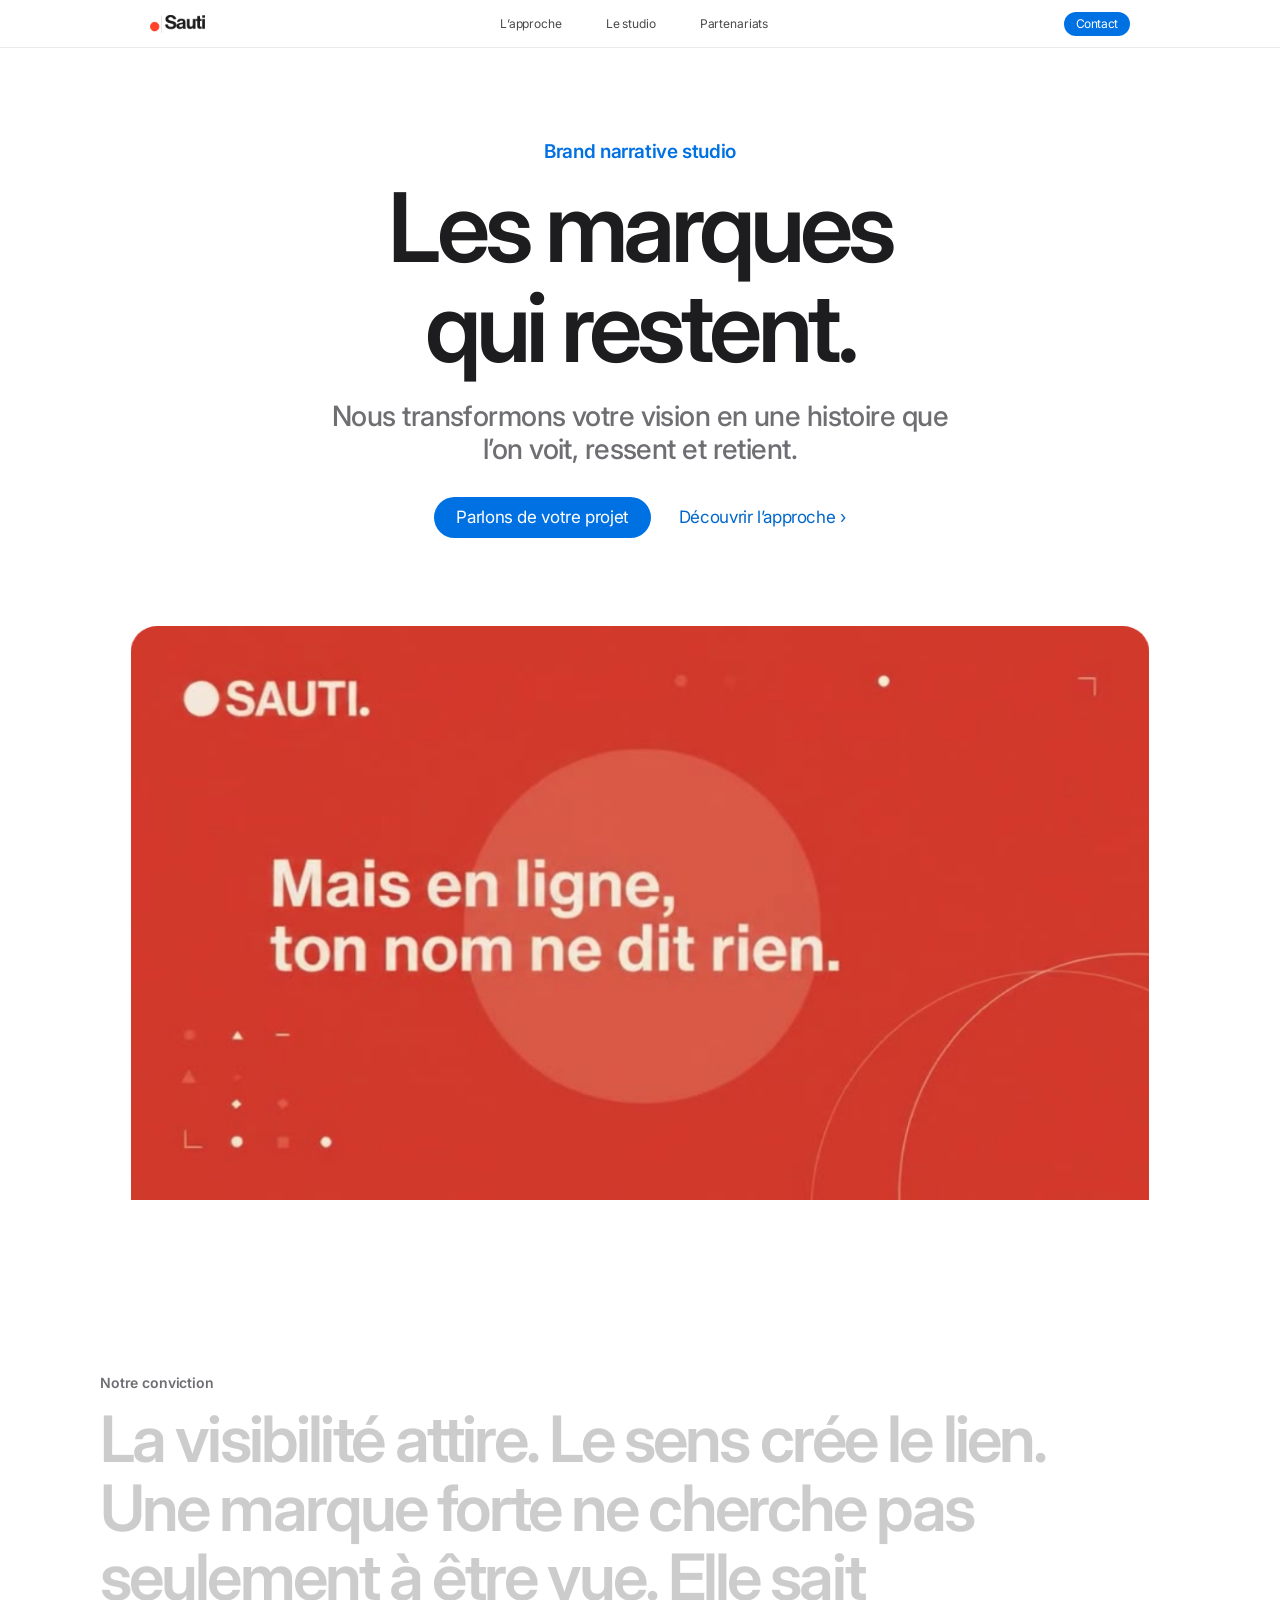
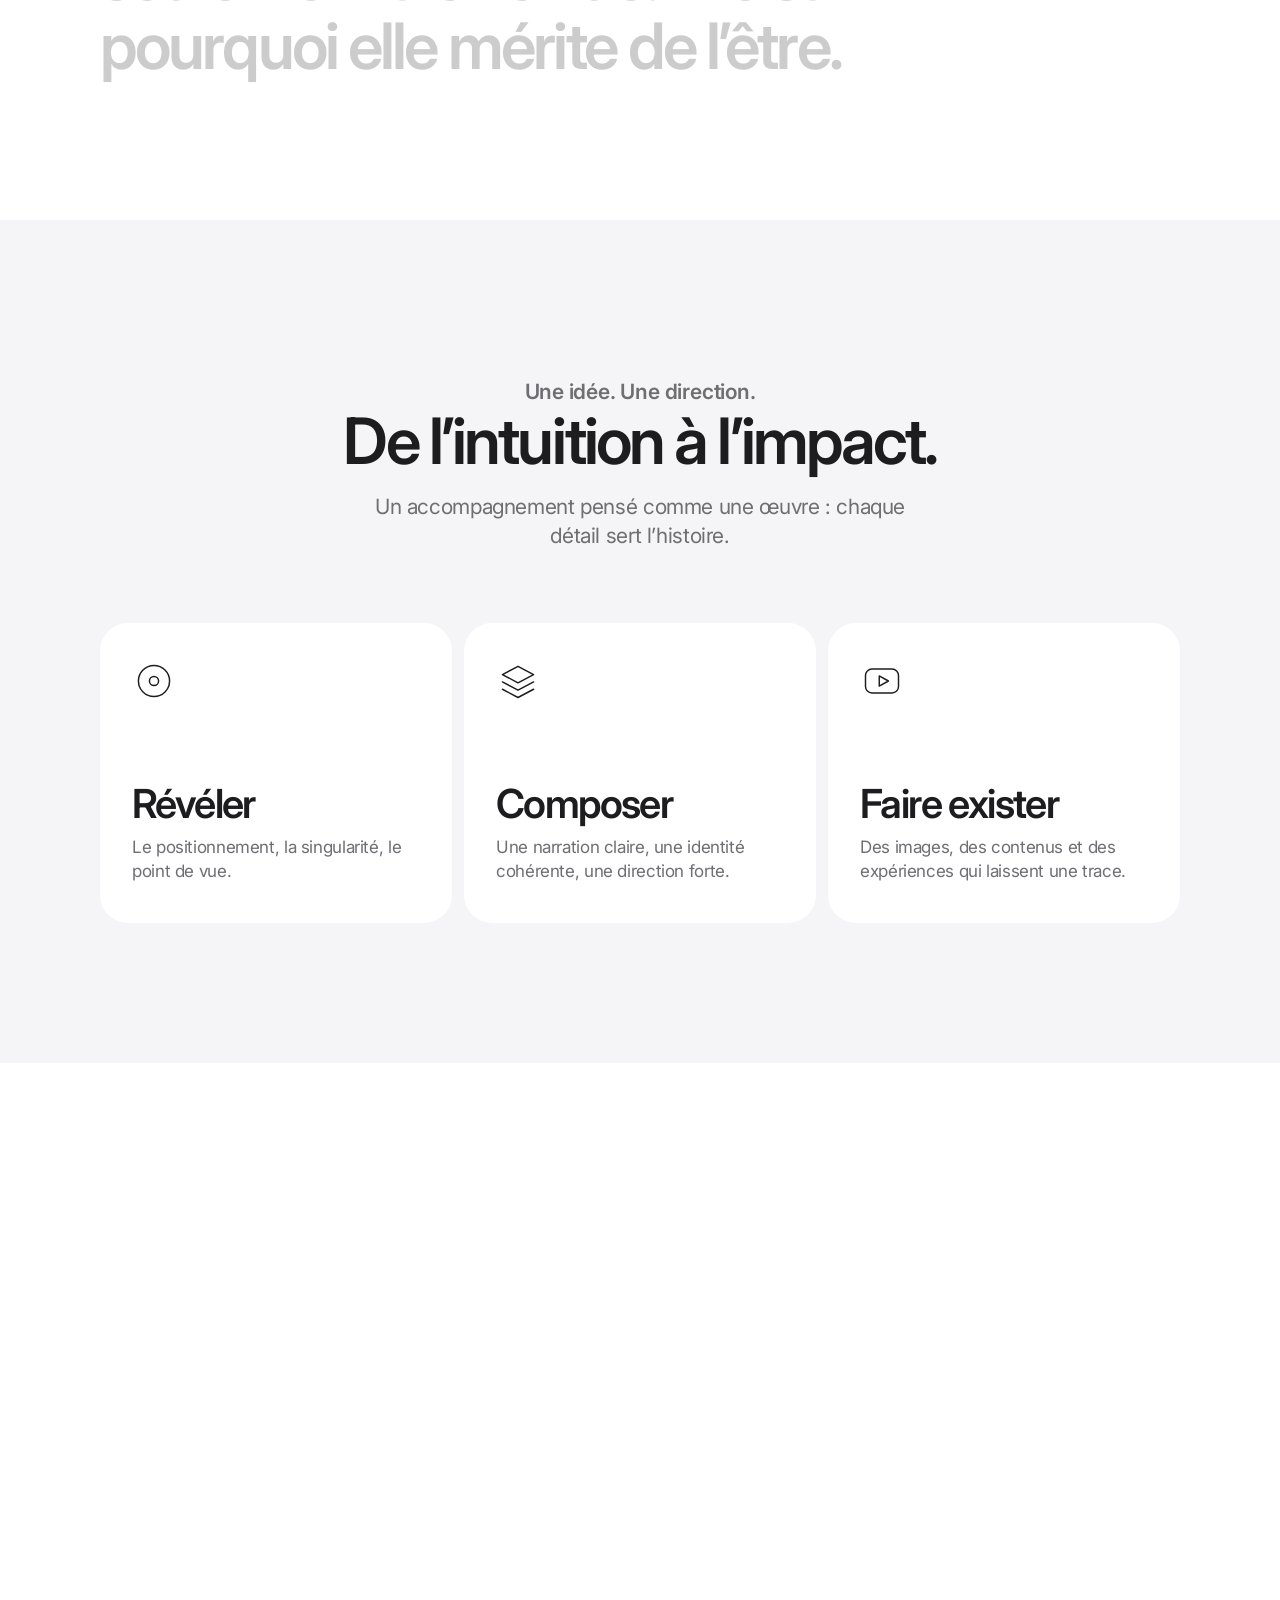
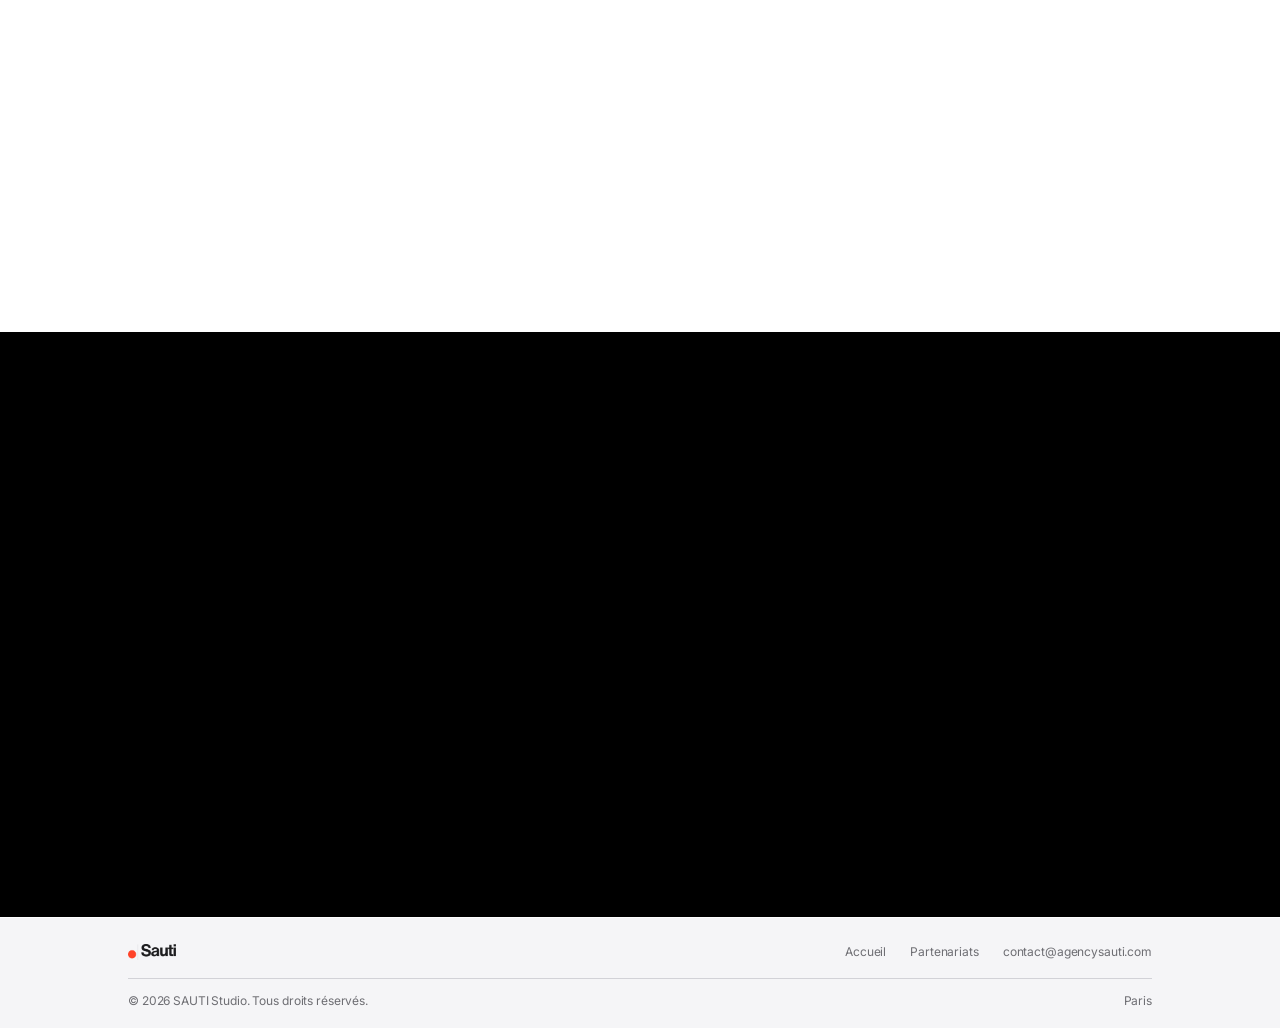
==== commit 1766c41d: "Update footer to remove 'Abidjan' reference" ====
--- a/index.html
+++ b/index.html
@@ -53,7 +53,7 @@
 </main>
 <footer class="foot"><div class="foot-in">
 <div class="foot-top"><a href="index.html" aria-label="SAUTI, accueil"><img src="logo-nav.png" width="48" height="16" alt="SAUTI"></a><div class="foot-links"><a href="index.html">Accueil</a><a href="partenariats.html">Partenariats</a><a href="mailto:contact@agencysauti.com">contact@agencysauti.com</a></div></div>
-<div class="foot-bot"><span>© <span id="year"></span> SAUTI Studio. Tous droits réservés.</span><span>Paris et Abidjan</span></div>
+<div class="foot-bot"><span>© <span id="year"></span> SAUTI Studio. Tous droits réservés.</span><span>Paris</span></div>
 </div></footer>
 <script src="script.js"></script>
 </body>
